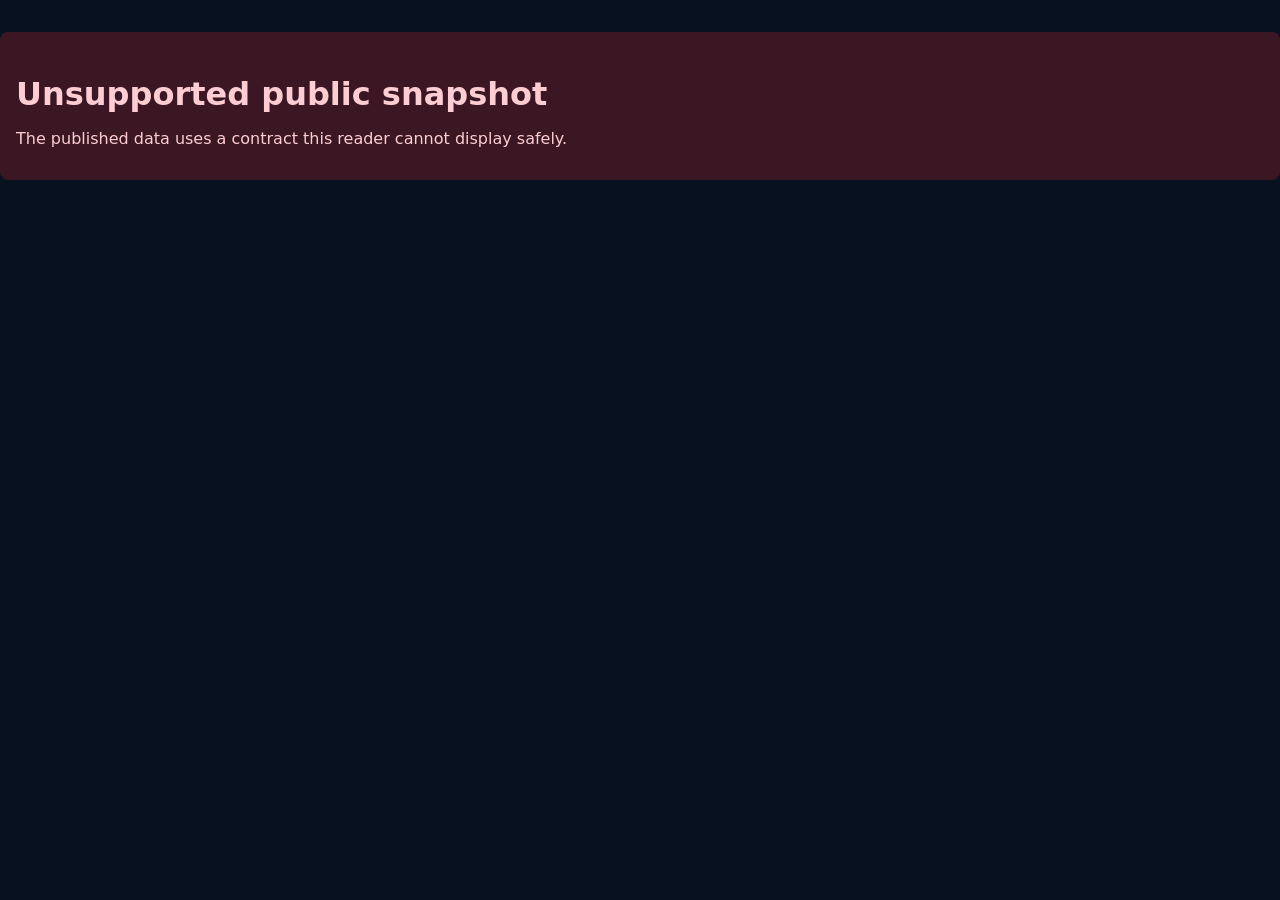
==== index.html @ 0cc8e0d5 "stage: public-20260828-4b27bda from 4b27bda" ====
<!doctype html>
<html lang="en">
  <head>
    <meta charset="UTF-8" />
    <meta name="viewport" content="width=device-width, initial-scale=1.0" />
    <meta name="description" content="Hami Quant public research dashboard" />
    <title>Hami Quant</title>
    <script type="module" crossorigin src="/assets/index-CyoJwXRY.js"></script>
    <link rel="stylesheet" crossorigin href="/assets/index-COLO9k33.css">
  </head>
  <body>
    <div id="root"></div>

  </body>
</html>
---- assets/index-COLO9k33.css ----
:root{color:#dbeafe;background:#08111f;font-family:Inter,ui-sans-serif,system-ui,sans-serif}*{box-sizing:border-box}body{min-width:320px;margin:0}main{max-width:1180px;margin:auto;padding:1.5rem}header{border-bottom:1px solid #203047;flex-wrap:wrap;justify-content:space-between;align-items:center;gap:1rem;padding-bottom:1rem;display:flex}header>div{color:#93a4bb;gap:.2rem;display:grid}.brand{color:#f8fafc;font-size:1.35rem;font-weight:750;text-decoration:none}nav{flex-wrap:wrap;gap:.45rem;display:flex}nav a{color:#b8c7da;border-radius:99px;padding:.45rem .7rem;text-decoration:none}nav a.active,nav a:hover{color:#f8fafc;background:#15304f}.freshness{background:#102238;border-left:4px solid #38bdf8;flex-wrap:wrap;gap:.5rem 1.2rem;margin:1.25rem 0 .5rem;padding:.8rem 1rem;display:flex}.freshness.stale{background:#342815;border-color:#f59e0b}.disclaimer,small,.card p{color:#aab9cc}section{margin-top:2rem}h1{margin-bottom:.4rem;font-size:2rem}h2{font-size:1.1rem}.metrics{grid-template-columns:repeat(auto-fit,minmax(150px,1fr));gap:.8rem;margin:1.1rem 0;display:grid}.metric,.card,.cards li{background:#0e1b2d;border:1px solid #1d304a;border-radius:.6rem;padding:1rem}.metric span,.cards span{color:#9bb0c9;font-size:.85rem;display:block}.metric strong{margin-top:.25rem;font-size:1.3rem;display:block}.metric small{color:#7e92aa;margin-top:.45rem;display:block}.card{margin-top:1rem}.card-grid{grid-template-columns:repeat(auto-fit,minmax(250px,1fr));gap:.9rem;margin-top:1rem;display:grid}.card-grid .card{margin-top:0}.charts{grid-template-columns:repeat(auto-fit,minmax(360px,1fr))}.hero{max-width:800px;padding:1.5rem 0 .35rem}.hero h1{margin:.15rem 0 .85rem;font-size:clamp(2.1rem,5vw,3.35rem);line-height:1.08}.hero p,.page-intro p,.card p{color:#b8c7da;line-height:1.55}.eyebrow{color:#67d5ff;letter-spacing:.08em;text-transform:uppercase;font-size:.78rem;font-weight:700}.page-intro{max-width:760px}.page-intro h1{margin-bottom:.25rem}.compact{grid-template-columns:repeat(auto-fit,minmax(145px,1fr))}.compact .metric strong{font-size:1rem}.card-heading{flex-wrap:wrap;justify-content:space-between;align-items:flex-start;gap:.75rem;display:flex}.card-heading h2{margin:0}.card-heading p{margin:.3rem 0 0}.badge,.status{color:#9fe4ff;white-space:nowrap;border:1px solid #386383;border-radius:99px;padding:.25rem .55rem;font-size:.78rem;display:inline-block}.status{color:#d1fae5;border-color:#31785c}.text-link{color:#7dd3fc;font-weight:650;text-decoration:none}.text-link:hover{color:#e0f2fe;text-decoration:underline}.strategy-card{margin-top:1rem}.strategy-card h2{margin:.2rem 0 .75rem;font-size:1.45rem}.card-action{margin-top:1rem;display:inline-block}.strategy-hero{justify-content:space-between;align-items:flex-start;gap:1.5rem;margin-top:1.25rem;display:flex}.strategy-hero>div{max-width:760px}.strategy-hero h1{margin:.25rem 0 .6rem;font-size:clamp(2rem,4vw,3rem)}.strategy-hero p{color:#b8c7da;line-height:1.55}.strategy-context{background:#0b1727;border:1px solid #1d304a;border-radius:.6rem;padding:1rem}.evidence-section{border-top:1px solid #203047;margin-top:2.4rem;padding-top:1.2rem}.section-heading{max-width:760px}.section-heading h2{margin-bottom:.25rem;font-size:1.45rem}.section-heading p,.evidence-period,.limited-note{color:#9bb0c9;line-height:1.5}.pipeline{grid-template-columns:repeat(4,1fr);gap:.75rem;margin-top:1rem;display:grid}.pipeline-stage{background:#0e1b2d;border:1px solid #1d304a;border-radius:.6rem;align-items:flex-start;gap:.7rem;padding:.9rem;display:flex;position:relative}.pipeline-stage>span{color:#9fe4ff;background:#15304f;border-radius:50%;flex:0 0 1.7rem;justify-content:center;align-items:center;height:1.7rem;font-size:.78rem;display:flex}.pipeline-stage strong{margin:.2rem 0 .55rem;display:block}.evidence-grid{grid-template-columns:repeat(auto-fit,minmax(300px,1fr));gap:.9rem;display:grid}.evidence-card h3,.forward-card h3{margin:0}.evidence-metrics{grid-template-columns:repeat(auto-fit,minmax(115px,1fr))}.evidence-card .metric{background:#0b1727;padding:.75rem}.forward-card{margin-top:1rem}.sample-badge{color:#f4d58d;white-space:nowrap;border:1px solid #7c6225;border-radius:99px;padding:.3rem .6rem;font-size:.78rem;display:inline-block}.sample-badge.sufficient{color:#d1fae5;border-color:#31785c}.limited-note{border-left:3px solid #d5a83f;margin-bottom:0;padding-left:.8rem}.status-inconclusive{color:#f4d58d;border-color:#7c6225}.status-in-progress,.status-forward-validation{color:#9fe4ff;border-color:#386383}.status-failed,.status-retired{color:#fecdd3;border-color:#864453}.timeline{border-left:1px solid #2b4868;margin:1rem 0 0 .5rem;padding:0 0 0 1.2rem;list-style:none}.timeline li{gap:.8rem;margin:0 0 1rem;display:flex;position:relative}.timeline li>span{background:#38bdf8;border:3px solid #08111f;border-radius:50%;width:.8rem;height:.8rem;position:absolute;top:.2rem;left:-1.65rem}.timeline p{color:#9bb0c9;margin:.25rem 0 0}.chart-grid{grid-template-columns:repeat(2,minmax(0,1fr));gap:.9rem;margin-top:1rem;display:grid}.chart-card{min-width:0}.chart-card h3{margin:0;font-size:1.1rem}.chart-card>p{min-height:3rem}.chart-frame{width:100%;height:260px;margin-top:.75rem}.chart-empty{color:#9bb0c9;text-align:center;justify-content:center;align-items:center;height:100%;display:flex}.research-meta{color:#9bb0c9;flex-wrap:wrap;gap:.4rem 1rem;font-size:.85rem;display:flex}.insight{border-left:3px solid #38bdf8;padding-left:.8rem}.caveat{font-size:.9rem;color:#d9c18f!important}details{color:#9bb0c9;border-top:1px solid #203047;margin-top:.85rem;padding-top:.7rem;font-size:.9rem}summary{color:#dbeafe;cursor:pointer}.table-wrap{max-width:100%;overflow-x:auto}table{min-width:720px}.state{background:#102238;border-radius:.5rem;padding:1rem}.state.error{color:#fecdd3;background:#3a1722}table{border-collapse:collapse;width:100%}th,td{text-align:left;border-bottom:1px solid #203047;padding:.65rem}th{color:#9bb0c9;font-weight:600}.cards{gap:.75rem;padding:0;list-style:none;display:grid}.cards p{color:#dbeafe;margin:.65rem 0}.selector{color:#9bb0c9;gap:.35rem;max-width:18rem;display:grid}.selector select{color:#f8fafc;background:#0e1b2d;border:1px solid #376184;border-radius:.4rem;padding:.55rem}.conclusion{color:#cbd5e1;max-width:75ch}.definition-list{grid-template-columns:repeat(auto-fit,minmax(130px,1fr));gap:.65rem;margin:1rem 0 0;display:grid}.definition-list div{border-top:1px solid #203047;padding-top:.55rem}.definition-list dt{color:#9bb0c9;font-size:.78rem}.definition-list dd{margin:.2rem 0 0}@media (width<=800px){.pipeline{grid-template-columns:repeat(2,1fr)}.chart-grid{grid-template-columns:1fr}}@media (width<=680px){main{padding:1rem}.freshness{display:grid}.hero h1{font-size:2.2rem}.charts{grid-template-columns:1fr}.strategy-hero{display:grid}.pipeline{grid-template-columns:1fr}}
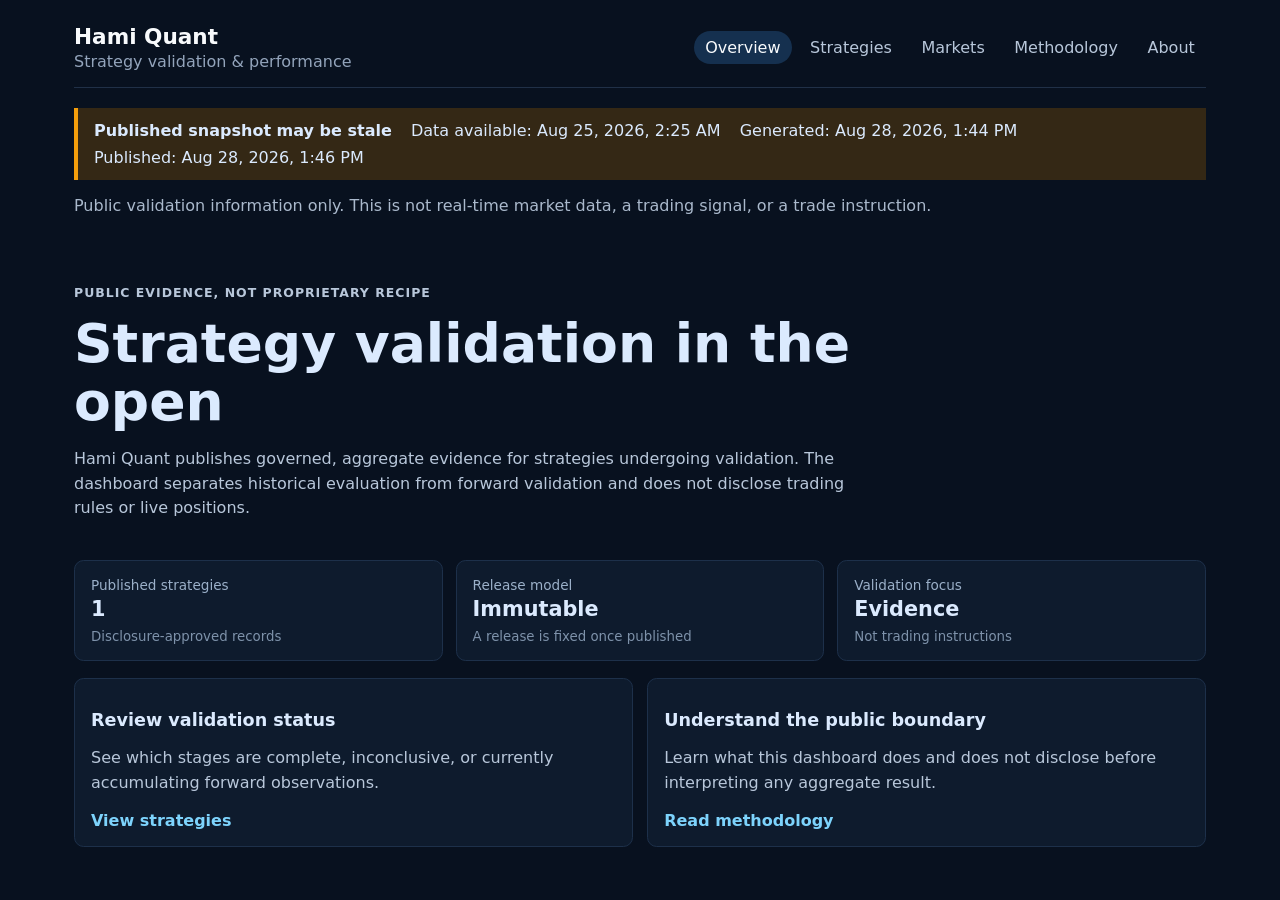
==== commit 2a559fa1: "stage: public-20260828-027c230 from 027c230" ====
--- a/index.html
+++ b/index.html
@@ -5,7 +5,7 @@
     <meta name="viewport" content="width=device-width, initial-scale=1.0" />
     <meta name="description" content="Hami Quant public research dashboard" />
     <title>Hami Quant</title>
-    <script type="module" crossorigin src="/assets/index-CyoJwXRY.js"></script>
+    <script type="module" crossorigin src="/assets/index-BudZsyUz.js"></script>
     <link rel="stylesheet" crossorigin href="/assets/index-COLO9k33.css">
   </head>
   <body>
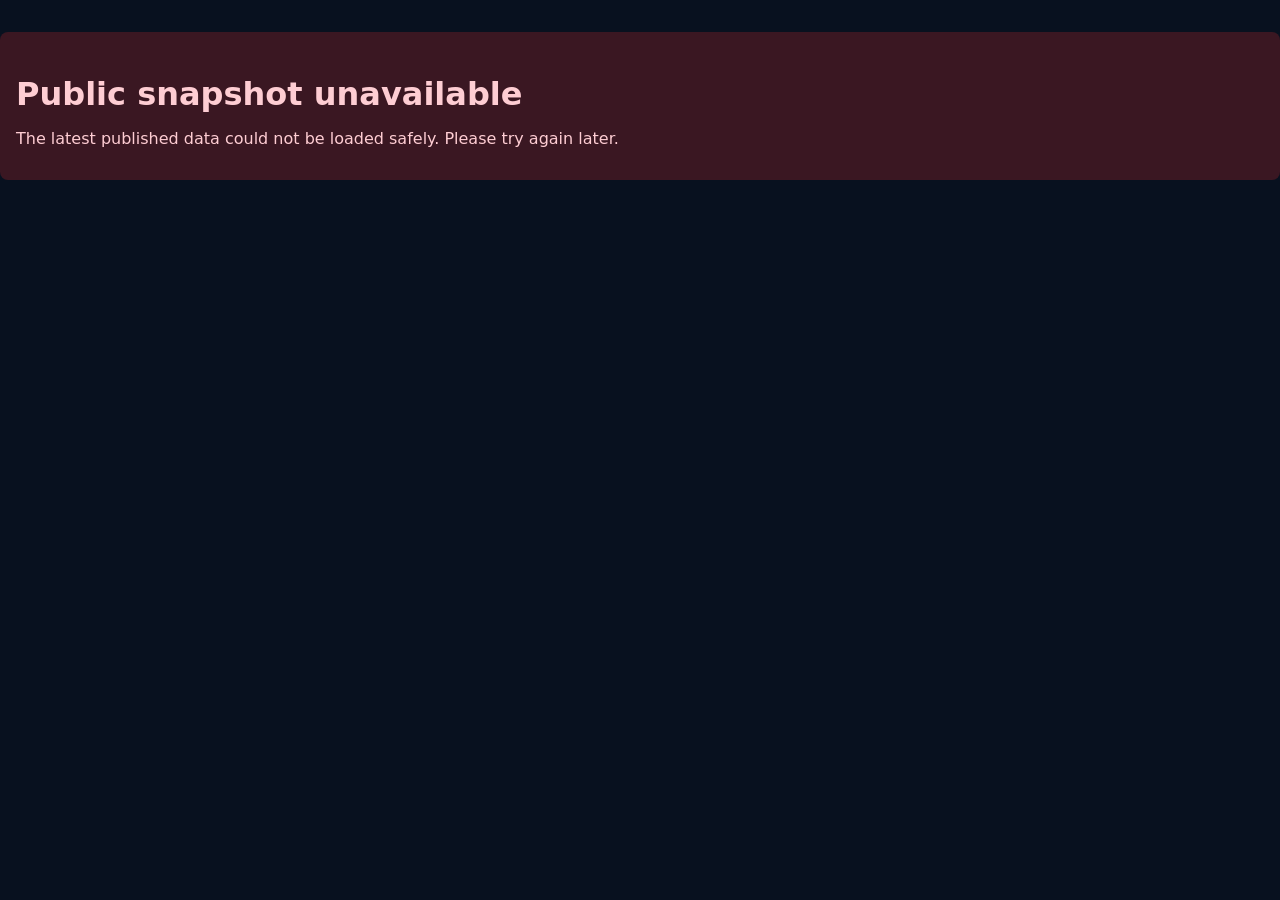
==== commit ea70ea9c: "stage: public-20260829-041524-1e2e08ba9d06 from 1e2e08ba9d06" ====
--- a/index.html
+++ b/index.html
@@ -5,8 +5,8 @@
     <meta name="viewport" content="width=device-width, initial-scale=1.0" />
     <meta name="description" content="Hami Quant public research dashboard" />
     <title>Hami Quant</title>
-    <script type="module" crossorigin src="/assets/index-BudZsyUz.js"></script>
-    <link rel="stylesheet" crossorigin href="/assets/index-COLO9k33.css">
+    <script type="module" crossorigin src="/assets/index-BtR_50S4.js"></script>
+    <link rel="stylesheet" crossorigin href="/assets/index-rt7xbQb9.css">
   </head>
   <body>
     <div id="root"></div>
--- a/assets/index-rt7xbQb9.css
+++ b/assets/index-rt7xbQb9.css
@@ -0,0 +1 @@
+:root{color:#dbeafe;background:#08111f;font-family:Inter,ui-sans-serif,system-ui,sans-serif}*{box-sizing:border-box}body{min-width:320px;margin:0}main{max-width:1180px;margin:auto;padding:1.5rem}.environment-banner{color:#fde68a;background:#3b2d0d;border:1px solid #b9891e;border-radius:.45rem;justify-content:center;align-items:center;gap:.65rem;margin-bottom:1rem;padding:.55rem .8rem;display:flex}.environment-banner strong{letter-spacing:.09em}.environment-banner span{color:#f5d98d;font-size:.85rem}.environment-development{color:#a5e8ff;background:#102b3d;border-color:#287ca2}.environment-unknown{color:#fecdd3;background:#3a1722;border-color:#a94a62}header{border-bottom:1px solid #203047;flex-wrap:wrap;justify-content:space-between;align-items:center;gap:1rem;padding-bottom:1rem;display:flex}header>div{color:#93a4bb;gap:.2rem;display:grid}.brand{color:#f8fafc;font-size:1.35rem;font-weight:750;text-decoration:none}nav{flex-wrap:wrap;gap:.45rem;display:flex}nav a{color:#b8c7da;border-radius:99px;padding:.45rem .7rem;text-decoration:none}nav a.active,nav a:hover{color:#f8fafc;background:#15304f}.freshness{background:#102238;border-left:4px solid #38bdf8;flex-wrap:wrap;gap:.5rem 1.2rem;margin:1.25rem 0 .5rem;padding:.8rem 1rem;display:flex}.freshness.stale{background:#342815;border-color:#f59e0b}.disclaimer,small,.card p{color:#aab9cc}section{margin-top:2rem}h1{margin-bottom:.4rem;font-size:2rem}h2{font-size:1.1rem}.metrics{grid-template-columns:repeat(auto-fit,minmax(150px,1fr));gap:.8rem;margin:1.1rem 0;display:grid}.metric,.card,.cards li{background:#0e1b2d;border:1px solid #1d304a;border-radius:.6rem;padding:1rem}.metric span,.cards span{color:#9bb0c9;font-size:.85rem;display:block}.metric strong{margin-top:.25rem;font-size:1.3rem;display:block}.metric small{color:#7e92aa;margin-top:.45rem;display:block}.card{margin-top:1rem}.card-grid{grid-template-columns:repeat(auto-fit,minmax(250px,1fr));gap:.9rem;margin-top:1rem;display:grid}.card-grid .card{margin-top:0}.charts{grid-template-columns:repeat(auto-fit,minmax(360px,1fr))}.hero{max-width:800px;padding:1.5rem 0 .35rem}.hero h1{margin:.15rem 0 .85rem;font-size:clamp(2.1rem,5vw,3.35rem);line-height:1.08}.hero p,.page-intro p,.card p{color:#b8c7da;line-height:1.55}.eyebrow{color:#67d5ff;letter-spacing:.08em;text-transform:uppercase;font-size:.78rem;font-weight:700}.page-intro{max-width:760px}.page-intro h1{margin-bottom:.25rem}.compact{grid-template-columns:repeat(auto-fit,minmax(145px,1fr))}.compact .metric strong{font-size:1rem}.card-heading{flex-wrap:wrap;justify-content:space-between;align-items:flex-start;gap:.75rem;display:flex}.card-heading h2{margin:0}.card-heading p{margin:.3rem 0 0}.badge,.status{color:#9fe4ff;white-space:nowrap;border:1px solid #386383;border-radius:99px;padding:.25rem .55rem;font-size:.78rem;display:inline-block}.status{color:#d1fae5;border-color:#31785c}.text-link{color:#7dd3fc;font-weight:650;text-decoration:none}.text-link:hover{color:#e0f2fe;text-decoration:underline}.strategy-card{margin-top:1rem}.strategy-card h2{margin:.2rem 0 .75rem;font-size:1.45rem}.card-action{margin-top:1rem;display:inline-block}.strategy-hero{justify-content:space-between;align-items:flex-start;gap:1.5rem;margin-top:1.25rem;display:flex}.strategy-hero>div{max-width:760px}.strategy-hero h1{margin:.25rem 0 .6rem;font-size:clamp(2rem,4vw,3rem)}.strategy-hero p{color:#b8c7da;line-height:1.55}.strategy-context{background:#0b1727;border:1px solid #1d304a;border-radius:.6rem;padding:1rem}.evidence-section{border-top:1px solid #203047;margin-top:2.4rem;padding-top:1.2rem}.section-heading{max-width:760px}.section-heading h2{margin-bottom:.25rem;font-size:1.45rem}.section-heading p,.evidence-period,.limited-note{color:#9bb0c9;line-height:1.5}.pipeline{grid-template-columns:repeat(4,1fr);gap:.75rem;margin-top:1rem;display:grid}.pipeline-stage{background:#0e1b2d;border:1px solid #1d304a;border-radius:.6rem;align-items:flex-start;gap:.7rem;padding:.9rem;display:flex;position:relative}.pipeline-stage>span{color:#9fe4ff;background:#15304f;border-radius:50%;flex:0 0 1.7rem;justify-content:center;align-items:center;height:1.7rem;font-size:.78rem;display:flex}.pipeline-stage strong{margin:.2rem 0 .55rem;display:block}.evidence-grid{grid-template-columns:repeat(auto-fit,minmax(300px,1fr));gap:.9rem;display:grid}.evidence-card h3,.forward-card h3{margin:0}.evidence-metrics{grid-template-columns:repeat(auto-fit,minmax(115px,1fr))}.evidence-card .metric{background:#0b1727;padding:.75rem}.forward-card{margin-top:1rem}.sample-badge{color:#f4d58d;white-space:nowrap;border:1px solid #7c6225;border-radius:99px;padding:.3rem .6rem;font-size:.78rem;display:inline-block}.sample-badge.sufficient{color:#d1fae5;border-color:#31785c}.limited-note{border-left:3px solid #d5a83f;margin-bottom:0;padding-left:.8rem}.status-inconclusive{color:#f4d58d;border-color:#7c6225}.status-in-progress,.status-forward-validation{color:#9fe4ff;border-color:#386383}.status-failed,.status-retired{color:#fecdd3;border-color:#864453}.timeline{border-left:1px solid #2b4868;margin:1rem 0 0 .5rem;padding:0 0 0 1.2rem;list-style:none}.timeline li{gap:.8rem;margin:0 0 1rem;display:flex;position:relative}.timeline li>span{background:#38bdf8;border:3px solid #08111f;border-radius:50%;width:.8rem;height:.8rem;position:absolute;top:.2rem;left:-1.65rem}.timeline p{color:#9bb0c9;margin:.25rem 0 0}.chart-grid{grid-template-columns:repeat(2,minmax(0,1fr));gap:.9rem;margin-top:1rem;display:grid}.chart-card{min-width:0}.chart-card h3{margin:0;font-size:1.1rem}.chart-card>p{min-height:3rem}.chart-frame{width:100%;height:260px;margin-top:.75rem}.chart-empty{color:#9bb0c9;text-align:center;justify-content:center;align-items:center;height:100%;display:flex}.research-meta{color:#9bb0c9;flex-wrap:wrap;gap:.4rem 1rem;font-size:.85rem;display:flex}.insight{border-left:3px solid #38bdf8;padding-left:.8rem}.caveat{font-size:.9rem;color:#d9c18f!important}details{color:#9bb0c9;border-top:1px solid #203047;margin-top:.85rem;padding-top:.7rem;font-size:.9rem}summary{color:#dbeafe;cursor:pointer}.table-wrap{max-width:100%;overflow-x:auto}table{min-width:720px}.state{background:#102238;border-radius:.5rem;padding:1rem}.state.error{color:#fecdd3;background:#3a1722}table{border-collapse:collapse;width:100%}th,td{text-align:left;border-bottom:1px solid #203047;padding:.65rem}th{color:#9bb0c9;font-weight:600}.cards{gap:.75rem;padding:0;list-style:none;display:grid}.cards p{color:#dbeafe;margin:.65rem 0}.selector{color:#9bb0c9;gap:.35rem;max-width:18rem;display:grid}.selector select{color:#f8fafc;background:#0e1b2d;border:1px solid #376184;border-radius:.4rem;padding:.55rem}.conclusion{color:#cbd5e1;max-width:75ch}.definition-list{grid-template-columns:repeat(auto-fit,minmax(130px,1fr));gap:.65rem;margin:1rem 0 0;display:grid}.definition-list div{border-top:1px solid #203047;padding-top:.55rem}.definition-list dt{color:#9bb0c9;font-size:.78rem}.definition-list dd{margin:.2rem 0 0}footer{color:#8295ac;border-top:1px solid #203047;flex-wrap:wrap;justify-content:space-between;align-items:flex-start;gap:.8rem 1.4rem;margin-top:3rem;padding:1.1rem 0 .2rem;font-size:.8rem;display:flex}footer details{border:0;margin:0;padding:0}footer summary{color:#9bb0c9}footer dl{gap:.35rem;margin:.65rem 0 0;display:grid}footer dl div{grid-template-columns:5.5rem minmax(0,1fr);gap:.5rem;display:grid}footer dt{color:#8295ac}footer dd{color:#b8c7da;overflow-wrap:anywhere;margin:0}@media (width<=800px){.pipeline{grid-template-columns:repeat(2,1fr)}.chart-grid{grid-template-columns:1fr}}@media (width<=680px){main{padding:1rem}.environment-banner{flex-direction:column;align-items:flex-start;gap:.2rem}.freshness{display:grid}.hero h1{font-size:2.2rem}.charts{grid-template-columns:1fr}.strategy-hero{display:grid}.pipeline{grid-template-columns:1fr}}
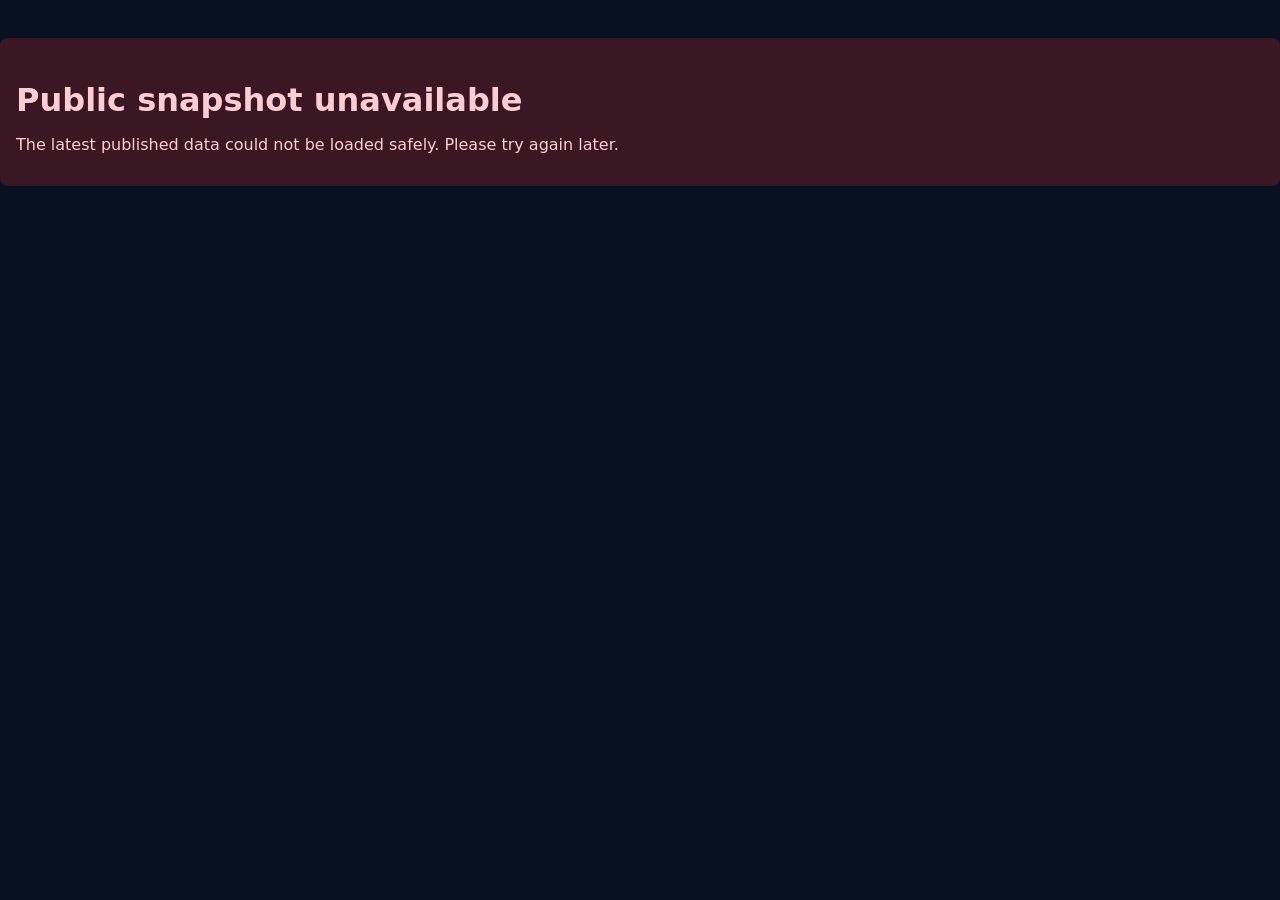
==== commit 02643963: "stage: public-20260829-112351-618cc3071bc3 from 618cc3071bc3" ====
--- a/index.html
+++ b/index.html
@@ -5,8 +5,8 @@
     <meta name="viewport" content="width=device-width, initial-scale=1.0" />
     <meta name="description" content="Hami Quant public research dashboard" />
     <title>Hami Quant</title>
-    <script type="module" crossorigin src="/assets/index-BtR_50S4.js"></script>
-    <link rel="stylesheet" crossorigin href="/assets/index-rt7xbQb9.css">
+    <script type="module" crossorigin src="/assets/index-Cto5ePKu.js"></script>
+    <link rel="stylesheet" crossorigin href="/assets/index-DJHICIV1.css">
   </head>
   <body>
     <div id="root"></div>
--- a/assets/index-DJHICIV1.css
+++ b/assets/index-DJHICIV1.css
@@ -0,0 +1 @@
+:root{--bg:#08111f;--surface-1:#0e1b2d;--surface-2:#0b1727;--surface-raised:#102238;--border:#1d304a;--border-soft:#203047;--border-strong:#2b4868;--text:#dbeafe;--text-bright:#f8fafc;--text-dim:#b8c7da;--text-faint:#9bb0c9;--text-mute:#7e92aa;--accent:#38bdf8;--accent-bright:#67d5ff;--accent-text:#7dd3fc;--space-1:.25rem;--space-2:.5rem;--space-3:.75rem;--space-4:1.1rem;--space-5:1.75rem;--space-6:2.4rem;--text-xs:.78rem;--text-sm:.85rem;--text-md:1.1rem;--text-lg:1.45rem;--text-xl:1.5rem;--text-2xl:2rem;--text-3xl:clamp(2.05rem, 4.5vw, 3.2rem);color:var(--text);background:var(--bg);font-family:Inter,ui-sans-serif,system-ui,sans-serif}*{box-sizing:border-box}body{min-width:320px;margin:0}main{max-width:1180px;margin:auto;padding:1.5rem}.environment-banner{color:#fde68a;background:#3b2d0d;border:1px solid #b9891e;border-radius:.45rem;justify-content:center;align-items:center;gap:.65rem;margin-bottom:1rem;padding:.55rem .8rem;display:flex}.environment-banner strong{letter-spacing:.09em}.environment-banner span{color:#f5d98d;font-size:var(--text-sm)}.environment-development{color:#a5e8ff;background:#102b3d;border-color:#287ca2}.environment-unknown{color:#fecdd3;background:#3a1722;border-color:#a94a62}header{border-bottom:1px solid var(--border-soft);flex-wrap:wrap;justify-content:space-between;align-items:center;gap:1rem;padding-bottom:1rem;display:flex}header>div{gap:var(--space-1);color:var(--text-faint);display:grid}.brand{color:var(--text-bright);font-size:1.35rem;font-weight:750;text-decoration:none}nav{flex-wrap:wrap;gap:.45rem;display:flex}nav a{color:var(--text-dim);border-radius:99px;padding:.45rem .7rem;text-decoration:none}nav a.active,nav a:hover{color:var(--text-bright);background:#15304f}small{color:var(--text-faint)}section{margin-top:var(--space-6)}h1{font-size:var(--text-2xl);margin-bottom:.4rem}h2{font-size:var(--text-md)}.metrics{margin:var(--space-4) 0;grid-template-columns:repeat(auto-fit,minmax(150px,1fr));gap:.8rem;display:grid}.metric,.card{background:var(--surface-1);border:1px solid var(--border);border-radius:.6rem;padding:1rem}.metric span{color:var(--text-faint);font-size:var(--text-sm);display:block}.metric strong{margin-top:var(--space-1);font-size:1.3rem;display:block}.metric small{color:var(--text-mute);margin-top:.45rem;display:block}.card{margin-top:var(--space-4)}.card-grid{grid-template-columns:repeat(auto-fit,minmax(250px,1fr));gap:.9rem;margin-top:1rem;display:grid}.card-grid .card{margin-top:0}.hero{max-width:800px;padding:1.5rem 0 .35rem}.hero h1{max-width:18ch;margin:var(--space-1) 0 .85rem;line-height:1.08}.hero p,.page-intro p,.card p,.strategy-hero p{color:var(--text-dim);line-height:1.55}.hero h1,.strategy-hero h1{font-size:var(--text-3xl)}.eyebrow{color:var(--accent-bright);font-size:var(--text-xs);letter-spacing:.08em;text-transform:uppercase;font-weight:700}.page-intro{max-width:760px}.page-intro h1{margin-bottom:var(--space-1)}.compact{grid-template-columns:repeat(auto-fit,minmax(145px,1fr))}.compact .metric strong{font-size:1rem}.card-heading{align-items:flex-start;gap:var(--space-3);flex-wrap:wrap;justify-content:space-between;display:flex}.card-heading h2{margin:0}.card-heading p{margin:.3rem 0 0}.status{color:#d1fae5;font-size:var(--text-xs);white-space:nowrap;border:1px solid #31785c;border-radius:99px;padding:.25rem .55rem;display:inline-block}.text-link{color:var(--accent-text);font-weight:650;text-decoration:none}.text-link:hover{color:#e0f2fe;text-decoration:underline}.strategy-card{margin-top:var(--space-4)}.strategy-card h2{font-size:var(--text-lg);margin:var(--space-1) 0 var(--space-3)}.card-action{margin-top:1rem;display:inline-block}.strategy-hero{margin-top:var(--space-4);justify-content:space-between;align-items:flex-start;gap:1.5rem;display:flex}.strategy-hero>div{max-width:760px}.strategy-hero h1{margin:var(--space-1) 0 .6rem}.strategy-context{background:var(--surface-2);border:1px solid var(--border);border-radius:.6rem;padding:1rem}.evidence-section{border-top:1px solid var(--border-soft);margin-top:var(--space-6);padding-top:1.2rem}.section-heading{max-width:760px}.section-heading h2{font-size:var(--text-lg);margin-bottom:var(--space-1)}.section-heading p,.section-note{color:var(--text-faint);line-height:1.5}.section-note{font-size:var(--text-sm);margin:.6rem 0 0}.forward-card{margin-top:var(--space-4)}.forward-summary{color:var(--text-dim);margin:0 0 .9rem}.status-inconclusive{color:#f4d58d;border-color:#7c6225}.status-in-progress,.status-forward-validation{color:#9fe4ff;border-color:#386383}.status-failed,.status-retired{color:#fecdd3;border-color:#864453}.timeline{border-left:1px solid var(--border-strong);margin:1rem 0 0 var(--space-2);padding:0 0 0 1.2rem;list-style:none}.timeline li{gap:.8rem;margin:0 0 1rem;display:flex;position:relative}.timeline li>span{background:var(--accent);border:3px solid var(--bg);border-radius:50%;width:.8rem;height:.8rem;position:absolute;top:.2rem;left:-1.65rem}.timeline p{color:var(--text-faint);margin:var(--space-1) 0 0}.chart-grid{grid-template-columns:repeat(2,minmax(0,1fr));gap:.9rem;margin-top:1rem;display:grid}.chart-card{min-width:0}.chart-card h3{font-size:var(--text-md);margin:0}.chart-card>p{min-height:3rem}.chart-frame{margin-top:var(--space-3);width:100%}details{border-top:1px solid var(--border-soft);color:var(--text-faint);margin-top:.85rem;padding-top:.7rem;font-size:.9rem}summary{color:var(--text);cursor:pointer}.table-wrap{max-width:100%;overflow-x:auto}.state{background:var(--surface-raised);border-radius:.5rem;padding:1rem}.state.error{color:#fecdd3;background:#3a1722}table{border-collapse:collapse;width:100%;min-width:720px}th,td{border-bottom:1px solid var(--border-soft);text-align:left;padding:.65rem}th{color:var(--text-faint);font-weight:600}.definition-list{grid-template-columns:repeat(auto-fit,minmax(130px,1fr));gap:.65rem;margin:1rem 0 0;display:grid}.definition-list div{border-top:1px solid var(--border-soft);padding-top:.55rem}.definition-list dt{color:var(--text-faint);font-size:var(--text-xs)}.definition-list dd{margin:var(--space-1) 0 0}footer{border-top:1px solid var(--border-soft);color:var(--text-mute);flex-wrap:wrap;justify-content:space-between;align-items:flex-start;gap:.8rem 1.4rem;margin-top:3rem;padding:1.1rem 0 .2rem;font-size:.8rem;display:flex}footer details{border:0;margin:0;padding:0}footer summary,footer .footer-note{color:var(--text-mute)}footer dl{gap:.35rem;margin:.65rem 0 0;display:grid}footer dl div{gap:var(--space-2);grid-template-columns:5.5rem minmax(0,1fr);display:grid}footer dt{color:var(--text-mute)}footer dd{color:var(--text-dim);overflow-wrap:anywhere;margin:0}footer .footer-primary{gap:.3rem;display:grid}.stale-note{color:#f4d58d;font-size:var(--text-sm);background:#342815;border:1px solid #8a6d2a;border-radius:.45rem;margin:1rem 0 0;padding:.5rem .8rem}.featured.card{margin-top:var(--space-5);padding:1.4rem}.featured .card-heading h2{font-size:var(--text-xl);margin:.15rem 0 0}.featured-metrics{margin:var(--space-4) 0 0}.featured-metrics .metric{background:var(--surface-2)}.featured .card-action{margin-top:1.25rem}.pipeline-strip{margin-top:var(--space-4);flex-wrap:wrap;gap:.5rem .9rem;display:flex}.pipeline-step{align-items:center;gap:.45rem;display:flex}.pipeline-step>span:first-child{color:var(--text-faint);font-size:.8rem}.featured-charts{grid-template-columns:repeat(2,minmax(0,1fr));gap:1rem;margin-top:1.25rem;display:grid}.featured-chart{min-width:0;margin:0}.featured-chart figcaption{color:var(--text-faint);margin-bottom:.35rem;font-size:.82rem}.featured-chart-slot{border:1px dashed var(--border);color:var(--text-faint);border-radius:.5rem;justify-content:center;align-items:center;height:220px;display:flex}.evidence-table{min-width:640px}.evidence-table th:nth-child(n+3),.evidence-table td:nth-child(n+3){text-align:right}.evidence-table td:first-child{white-space:nowrap}.evidence-table tbody tr{cursor:help}.figure{gap:.4rem;display:grid}.figure svg{display:block;overflow:visible}.figure-grid{stroke:var(--border-soft);stroke-width:1px}.figure-tick{fill:var(--text-faint);font-size:11px}.figure-crosshair{stroke:var(--text-faint);stroke-dasharray:3 3}.figure-bar{transition:fill-opacity .12s}.figure-readout{color:var(--text-faint);font-size:var(--text-sm);min-height:1.2em;margin:0}.figure-empty{color:var(--text-faint);text-align:center;justify-content:center;align-items:center;min-height:180px;display:flex}@media (width<=800px){.chart-grid,.featured-charts{grid-template-columns:1fr}}@media (width<=680px){main{padding:1rem}.environment-banner{align-items:flex-start;gap:var(--space-1);flex-direction:column}.strategy-hero{display:grid}}
